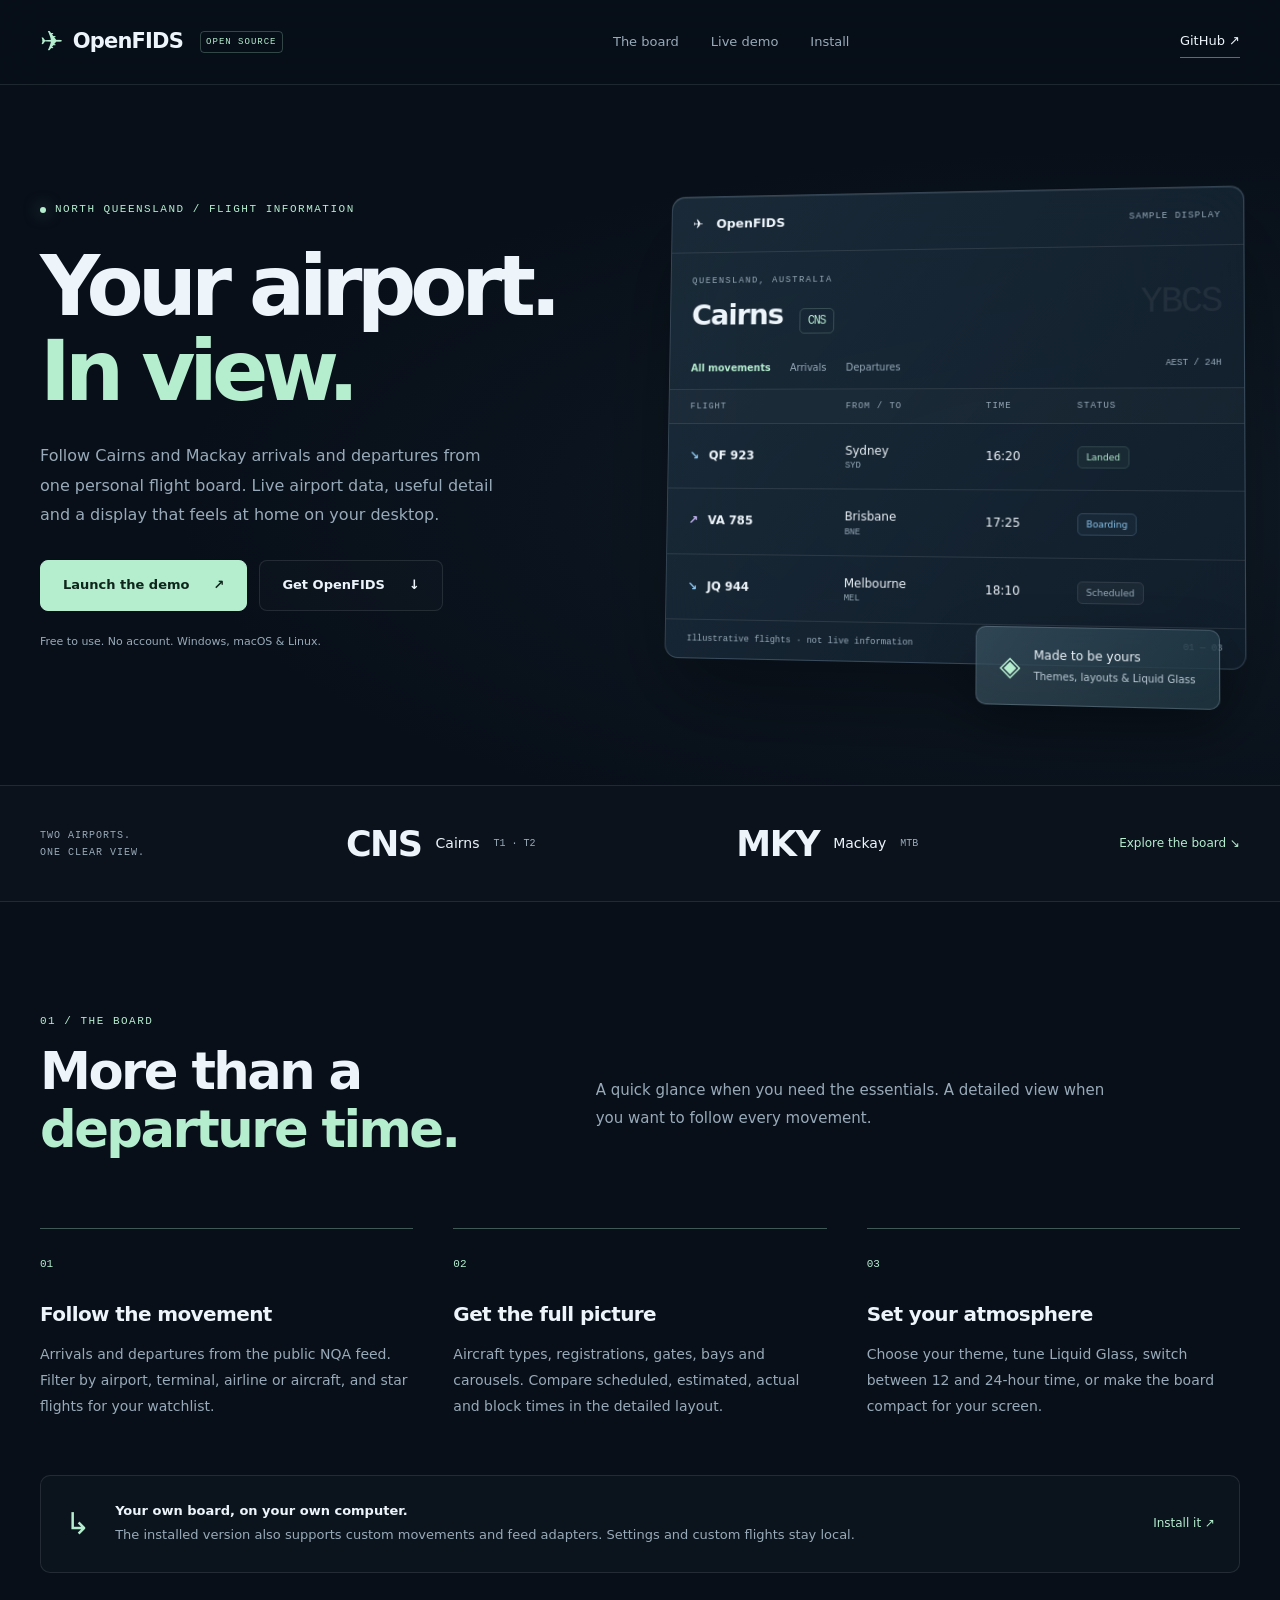
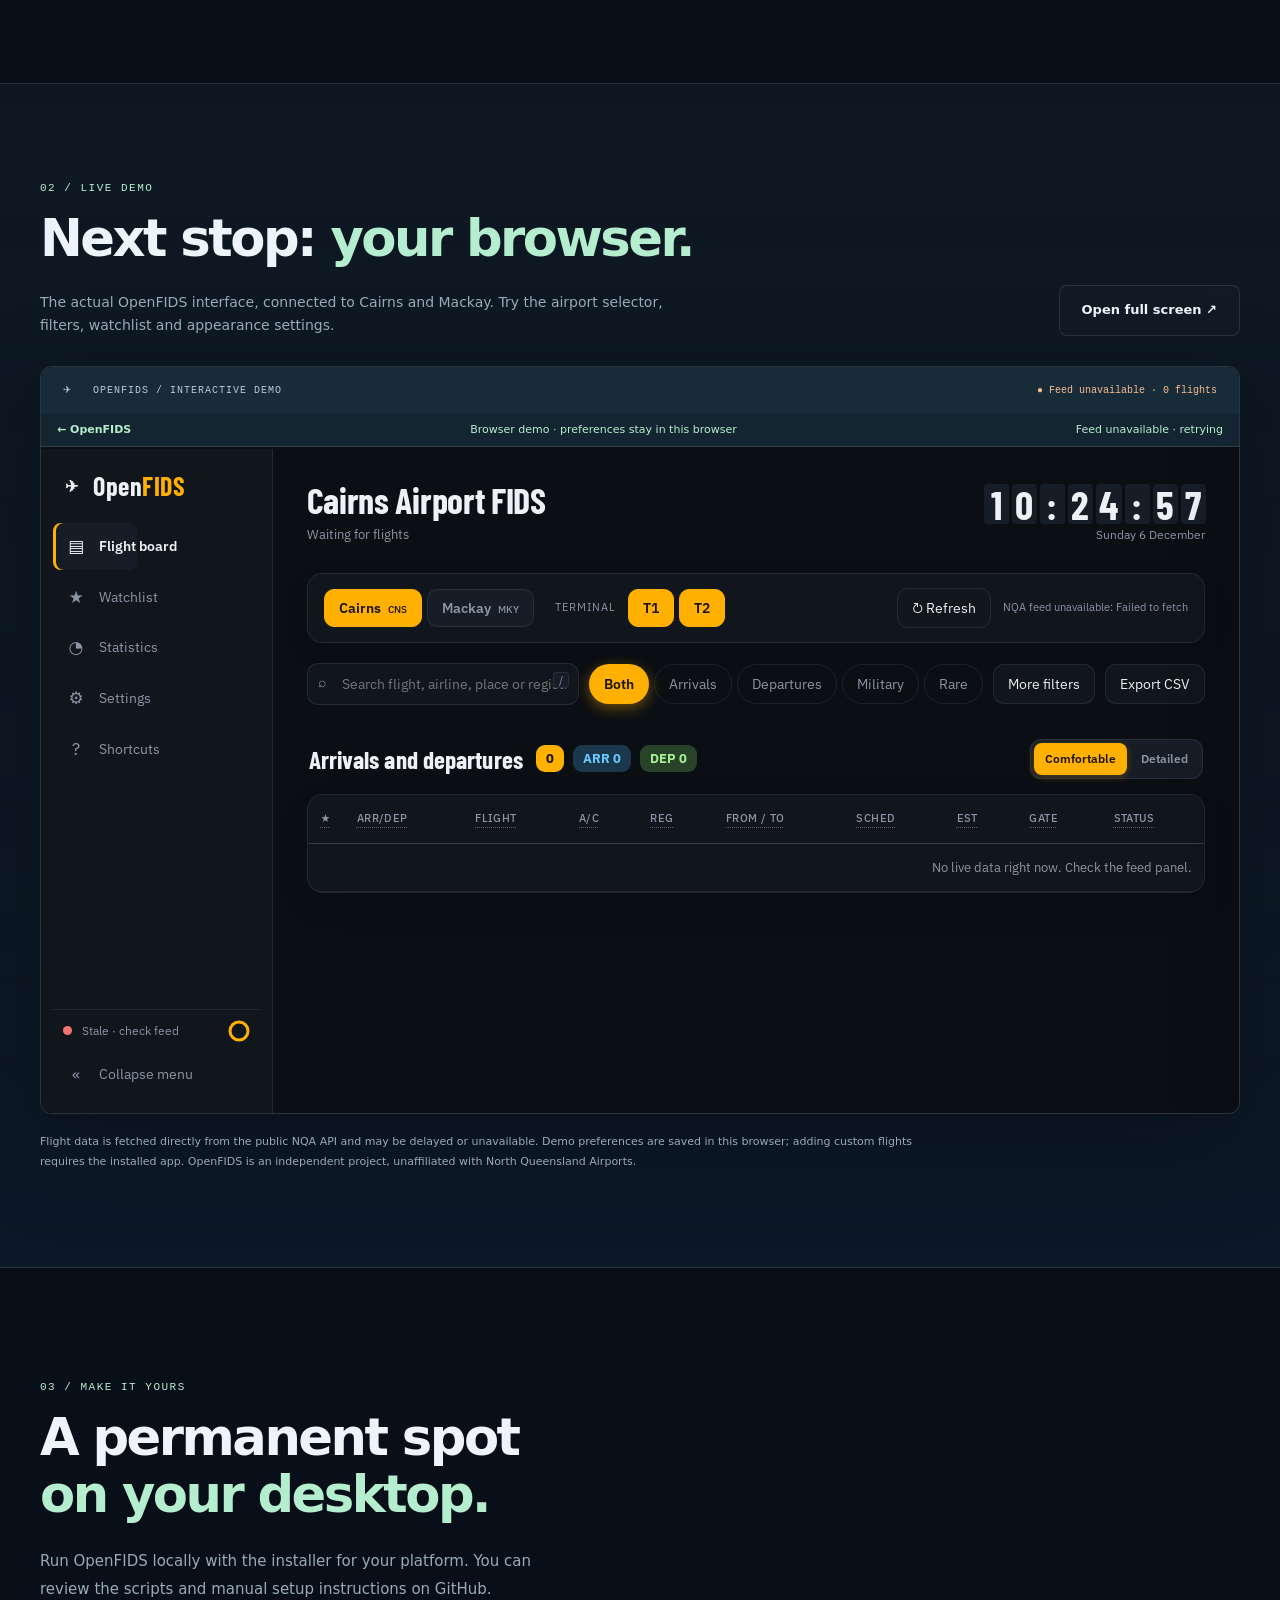
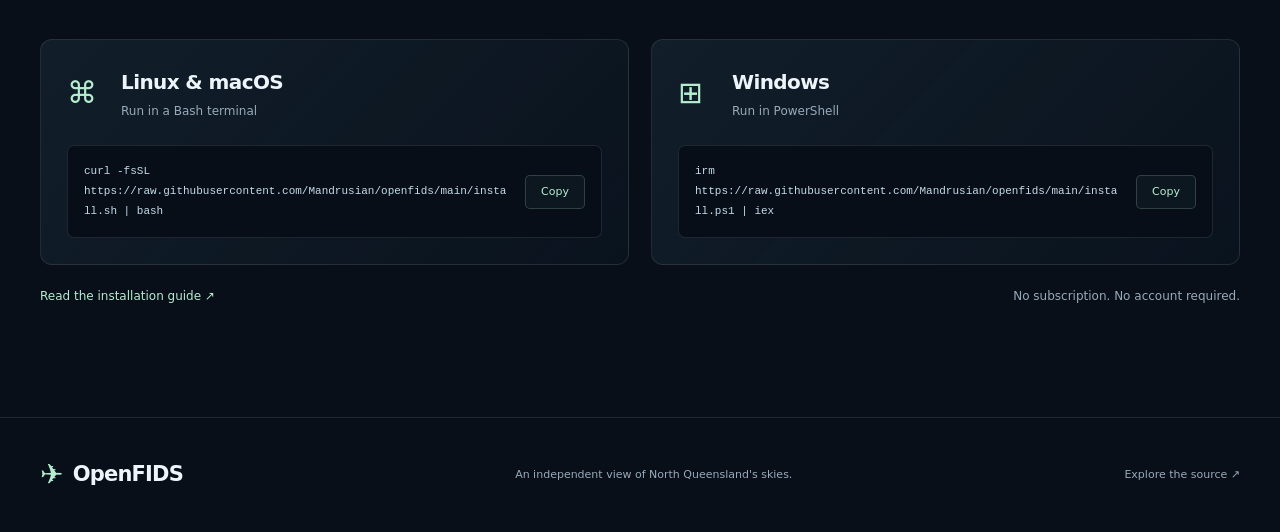
==== index.html @ db06f329 "Support existing branch Pages source at root and demo routes" ====
<!-- Generated by scripts/build_pages.py; edit docs/index.html. -->
<!doctype html>
<html lang="en">
<head><base href="./docs/">
<meta charset="utf-8"><meta name="viewport" content="width=device-width,initial-scale=1">
<meta name="theme-color" content="#080f19"><meta name="description" content="OpenFIDS is a free, open source flight information display for Cairns and Mackay. Explore the browser demo or run your own board on Windows, macOS and Linux.">
<meta property="og:title" content="OpenFIDS — Your airport, in view"><meta property="og:description" content="Cairns and Mackay flight information. A board you can make your own.">
<title>OpenFIDS — Your airport, in view</title>
<link rel="icon" href="./favicon.svg" type="image/svg+xml"><link rel="stylesheet" href="./styles.css"><script src="./site.js" defer></script>
</head>
<body>
<header class="header"><nav class="wrap nav" aria-label="Main navigation">
<a class="logo" href="#top"><span class="logo-mark" aria-hidden="true">✈</span>OpenFIDS<span class="version">OPEN SOURCE</span></a>
<div class="navlinks"><a href="#features">The board</a><a href="#demo">Live demo</a><a href="#install">Install</a></div>
<a class="github" href="https://github.com/Mandrusian/openfids">GitHub ↗</a>
</nav></header>
<main id="top">
<section class="hero wrap">
<div class="hero-copy"><p class="eyebrow"><span class="signal"></span> NORTH QUEENSLAND / FLIGHT INFORMATION</p>
<h1>Your airport.<br><span>In view.</span></h1>
<p class="lede">Follow Cairns and Mackay arrivals and departures from one personal flight board. Live airport data, useful detail and a display that feels at home on your desktop.</p>
<div class="actions"><a class="button primary" href="./demo/">Launch the demo <span>↗</span></a><a class="button ghost" href="#install">Get OpenFIDS <span>↓</span></a></div>
<p class="under">Free to use. No account. Windows, macOS & Linux.</p></div>
<div class="hero-art" aria-label="Illustration of the OpenFIDS board using sample flights">
<div class="board-head"><span>✈ &nbsp; OpenFIDS</span><span class="sample">SAMPLE DISPLAY</span></div>
<div class="airport-heading"><span><small>QUEENSLAND, AUSTRALIA</small><strong>Cairns <em>CNS</em></strong></span><span class="airport-code">YBCS</span></div>
<div class="board-tabs"><b>All movements</b><span>Arrivals</span><span>Departures</span><span class="board-time">AEST / 24H</span></div>
<table class="sample-board"><thead><tr><th scope="col">Flight</th><th scope="col">From / to</th><th scope="col">Time</th><th scope="col">Status</th></tr></thead><tbody>
<tr><td><span class="direction">↘</span> QF 923</td><td>Sydney <small>SYD</small></td><td>16:20</td><td><span class="tag landed">Landed</span></td></tr>
<tr><td><span class="direction dep">↗</span> VA 785</td><td>Brisbane <small>BNE</small></td><td>17:25</td><td><span class="tag boarding">Boarding</span></td></tr>
<tr><td><span class="direction">↘</span> JQ 944</td><td>Melbourne <small>MEL</small></td><td>18:10</td><td><span class="tag">Scheduled</span></td></tr>
</tbody></table><div class="board-foot"><span>Illustrative flights · not live information</span><span>01 — 03</span></div>
<div class="glass-label"><span>◈</span><div>Made to be yours<small>Themes, layouts & Liquid Glass</small></div></div>
</div>
</section>
<div class="airport-strip"><div class="wrap airports"><p>TWO AIRPORTS.<br>ONE CLEAR VIEW.</p><span><b>CNS</b> Cairns <small>T1 · T2</small></span><span><b>MKY</b> Mackay <small>MTB</small></span><a href="#demo">Explore the board ↘</a></div></div>
<section class="wrap features" id="features"><div class="section-heading"><p class="kicker">01 / THE BOARD</p><h2>More than a<br><span>departure time.</span></h2><p class="section-copy">A quick glance when you need the essentials. A detailed view when you want to follow every movement.</p></div>
<div class="feature-grid">
<article><span class="feature-no">01</span><h3>Follow the movement</h3><p>Arrivals and departures from the public NQA feed. Filter by airport, terminal, airline or aircraft, and star flights for your watchlist.</p></article>
<article><span class="feature-no">02</span><h3>Get the full picture</h3><p>Aircraft types, registrations, gates, bays and carousels. Compare scheduled, estimated, actual and block times in the detailed layout.</p></article>
<article><span class="feature-no">03</span><h3>Set your atmosphere</h3><p>Choose your theme, tune Liquid Glass, switch between 12 and 24-hour time, or make the board compact for your screen.</p></article>
</div><div class="local-note"><span aria-hidden="true">↳</span><p><strong>Your own board, on your own computer.</strong> The installed version also supports custom movements and feed adapters. Settings and custom flights stay local.</p><a href="#install">Install it ↗</a></div></section>
<section class="demo-band" id="demo"><div class="wrap"><div class="demo-heading"><div><p class="kicker">02 / LIVE DEMO</p><h2>Next stop: <span>your browser.</span></h2><p>The actual OpenFIDS interface, connected to Cairns and Mackay. Try the airport selector, filters, watchlist and appearance settings.</p></div><a class="button ghost" href="./demo/" target="_blank" rel="noopener noreferrer">Open full screen ↗</a></div>
<div class="demo-shell"><div class="windowbar"><span class="window-title">✈ &nbsp; OPENFIDS / INTERACTIVE DEMO</span><span class="status" id="demoStatus" role="status">Connecting to NQA…</span></div><iframe src="./demo/" title="Interactive live OpenFIDS demonstration" id="demoFrame" loading="lazy"></iframe></div>
<p class="disclaimer">Flight data is fetched directly from the public NQA API and may be delayed or unavailable. Demo preferences are saved in this browser; adding custom flights requires the installed app. OpenFIDS is an independent project, unaffiliated with North Queensland Airports.</p></div></section>
<section id="install" class="wrap install"><p class="kicker">03 / MAKE IT YOURS</p><h2>A permanent spot<br><span>on your desktop.</span></h2><p class="section-copy">Run OpenFIDS locally with the installer for your platform. You can review the scripts and manual setup instructions on GitHub.</p>
<div class="installs"><article><div class="install-top"><span class="platform">⌘</span><div><h3>Linux & macOS</h3><p>Run in a Bash terminal</p></div></div><div class="code-row"><code id="unixCmd">curl -fsSL https://raw.githubusercontent.com/Mandrusian/openfids/main/install.sh | bash</code><button data-copy="unixCmd" type="button" aria-label="Copy Linux and macOS install command">Copy</button></div></article>
<article><div class="install-top"><span class="platform">⊞</span><div><h3>Windows</h3><p>Run in PowerShell</p></div></div><div class="code-row"><code id="winCmd">irm https://raw.githubusercontent.com/Mandrusian/openfids/main/install.ps1 | iex</code><button data-copy="winCmd" type="button" aria-label="Copy Windows install command">Copy</button></div></article></div>
<p class="install-note"><a href="https://github.com/Mandrusian/openfids#advanced">Read the installation guide ↗</a><span>No subscription. No account required.</span></p></section>
</main><footer><div class="wrap footer"><a class="logo" href="#top"><span class="logo-mark" aria-hidden="true">✈</span>OpenFIDS</a><span>An independent view of North Queensland's skies.</span><a href="https://github.com/Mandrusian/openfids">Explore the source ↗</a></div></footer>
</body></html>
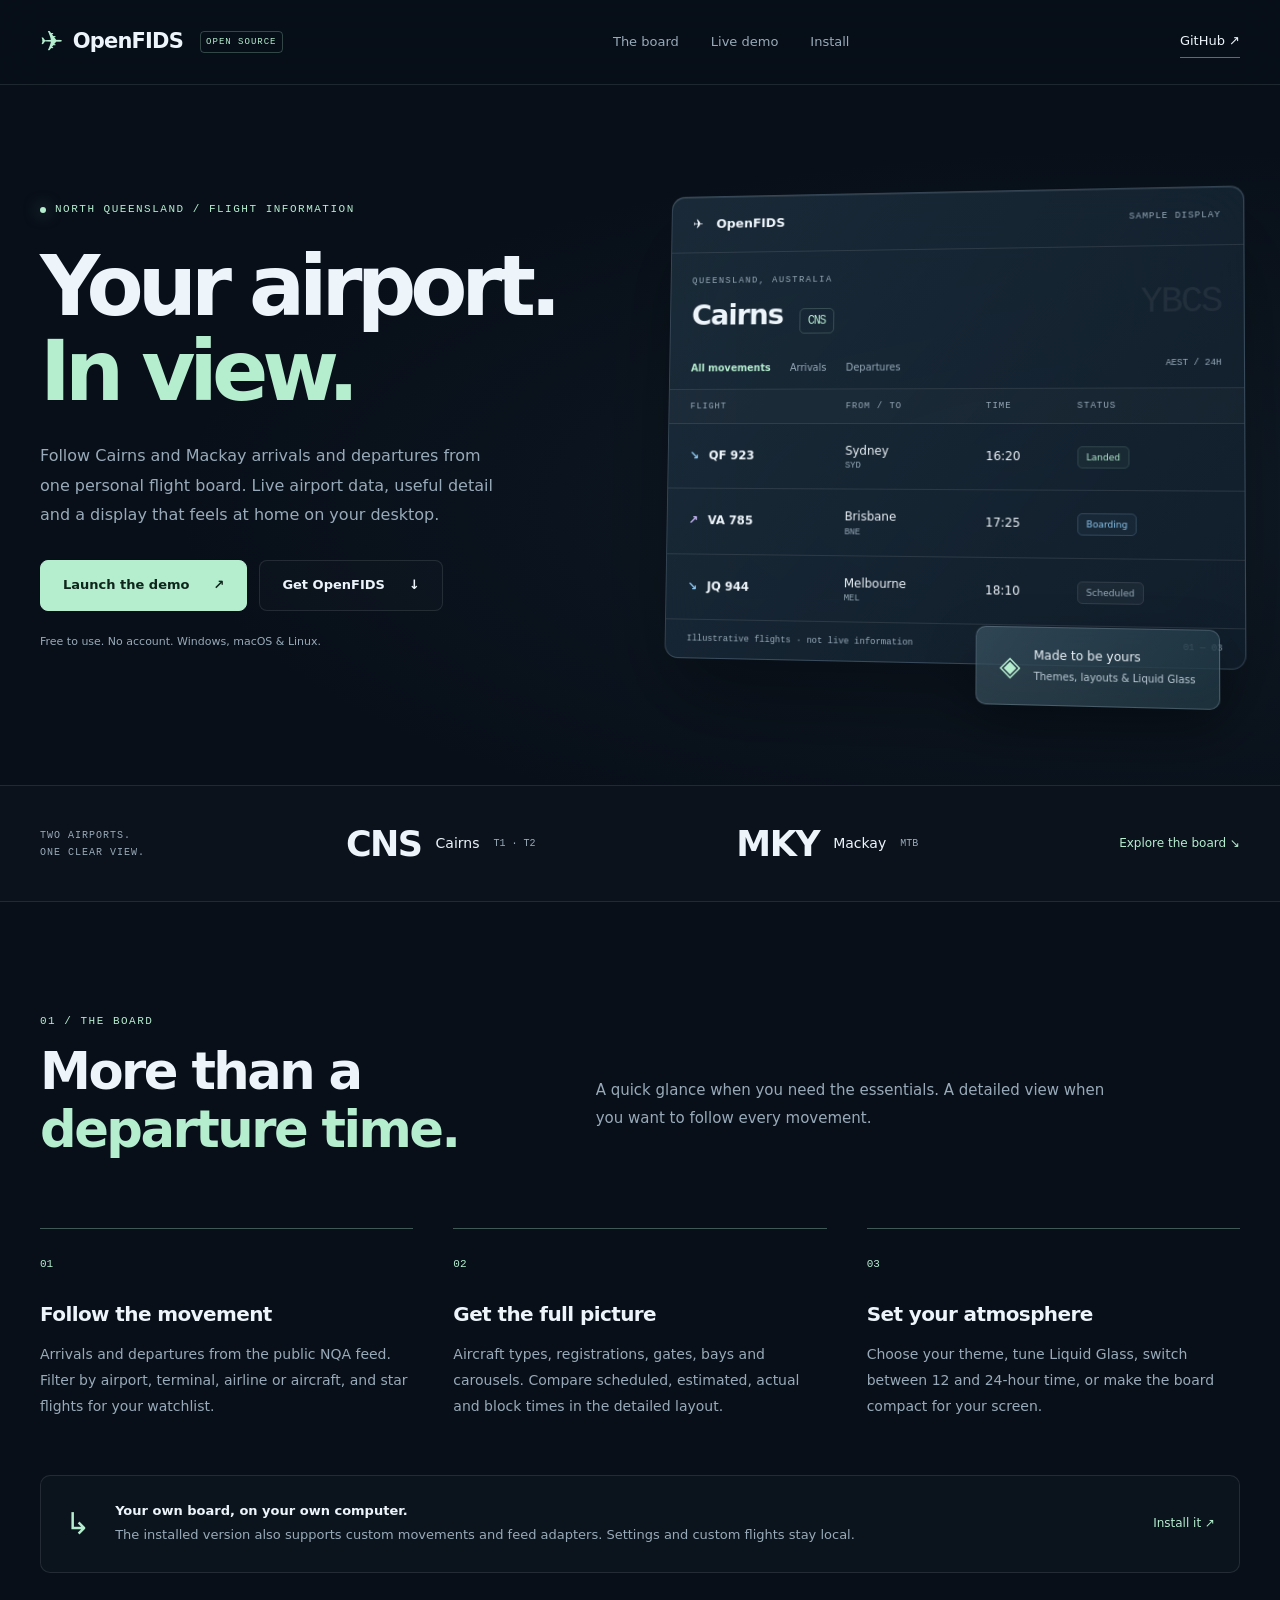
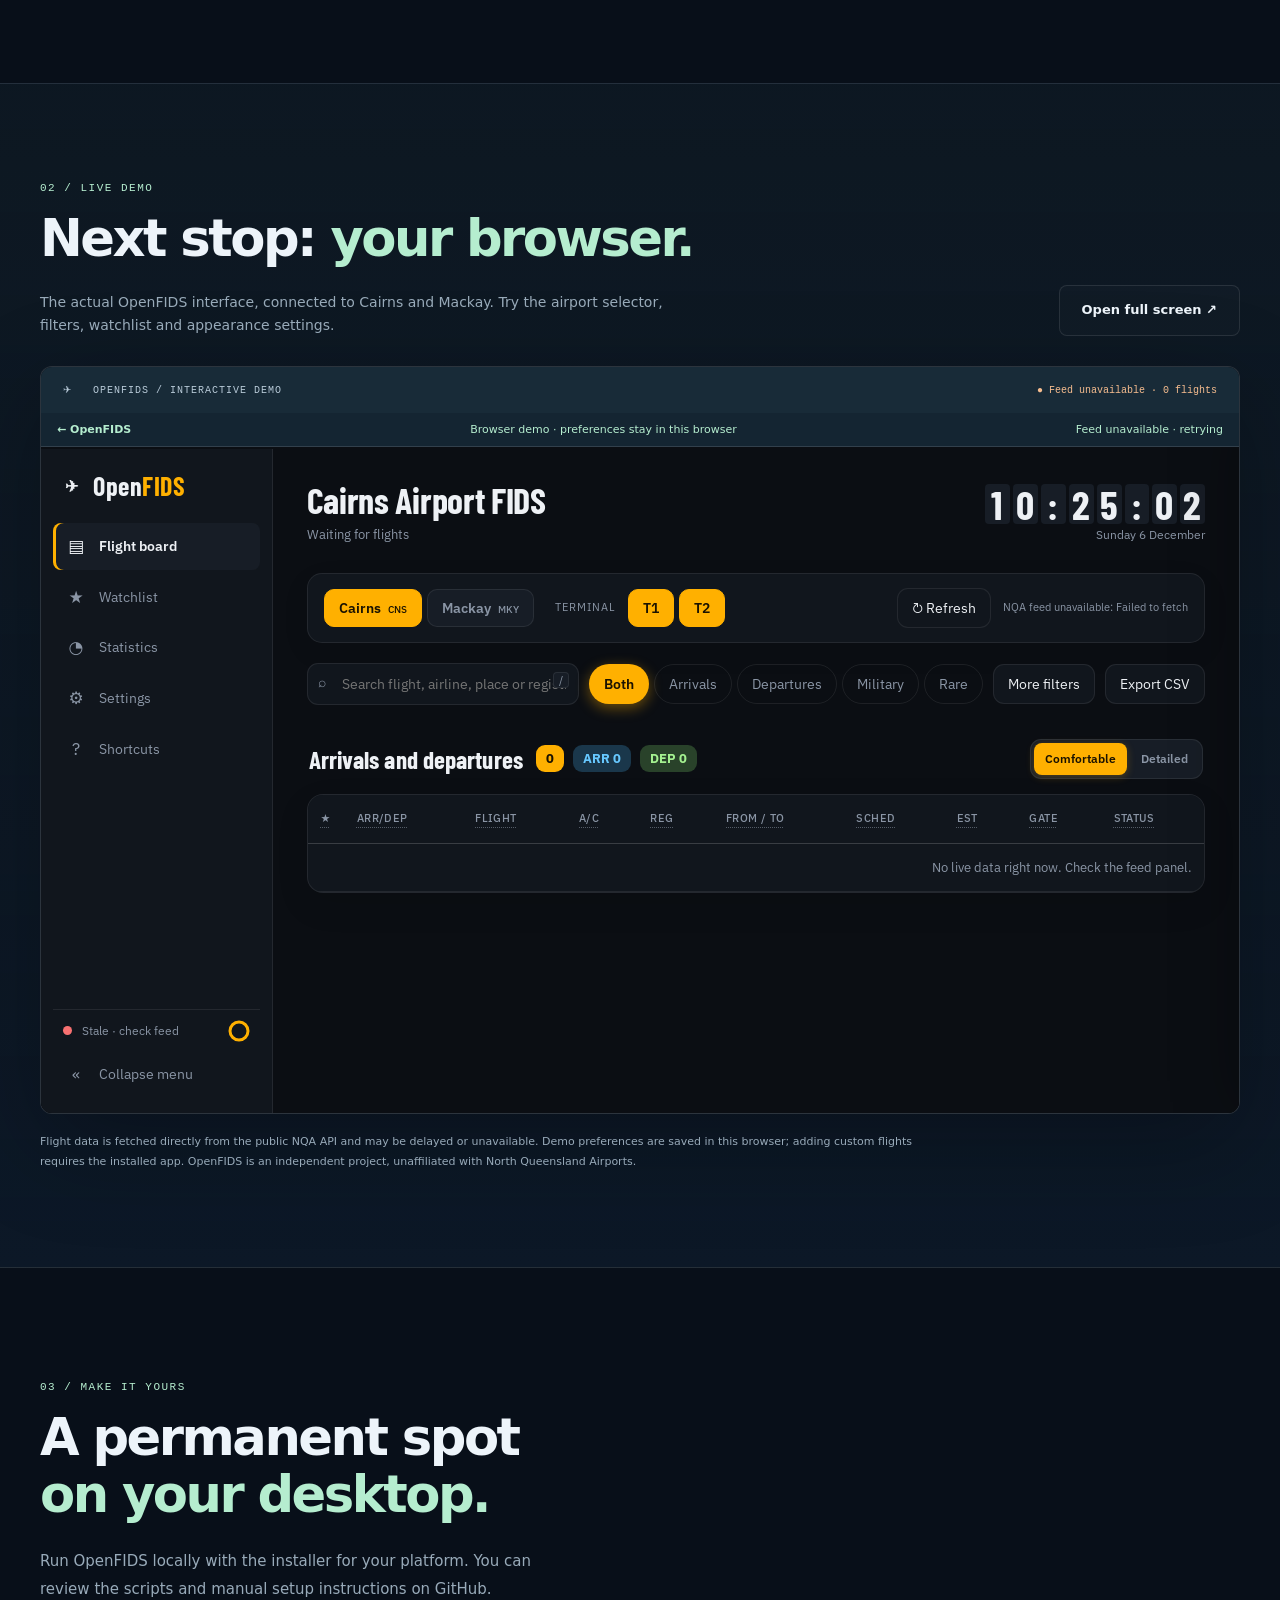
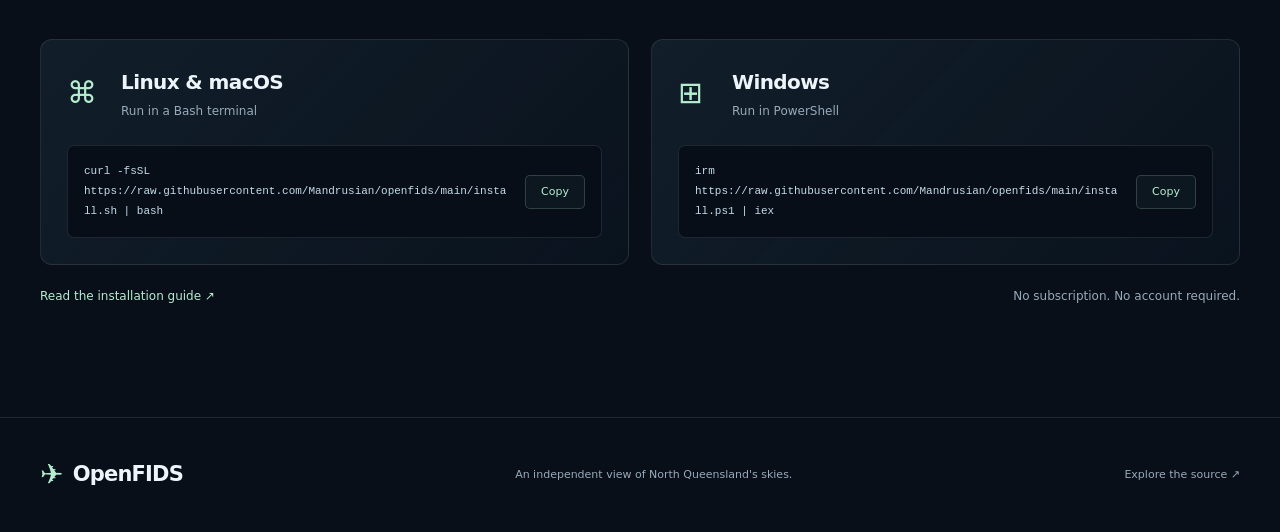
==== commit 4f89fe50: "Keep root website navigation and demo URLs on canonical routes" ====
--- a/index.html
+++ b/index.html
@@ -1,12 +1,12 @@
 <!-- Generated by scripts/build_pages.py; edit docs/index.html. -->
 <!doctype html>
 <html lang="en">
-<head><base href="./docs/">
+<head>
 <meta charset="utf-8"><meta name="viewport" content="width=device-width,initial-scale=1">
 <meta name="theme-color" content="#080f19"><meta name="description" content="OpenFIDS is a free, open source flight information display for Cairns and Mackay. Explore the browser demo or run your own board on Windows, macOS and Linux.">
 <meta property="og:title" content="OpenFIDS — Your airport, in view"><meta property="og:description" content="Cairns and Mackay flight information. A board you can make your own.">
 <title>OpenFIDS — Your airport, in view</title>
-<link rel="icon" href="./favicon.svg" type="image/svg+xml"><link rel="stylesheet" href="./styles.css"><script src="./site.js" defer></script>
+<link rel="icon" href="./docs/favicon.svg" type="image/svg+xml"><link rel="stylesheet" href="./docs/styles.css"><script src="./docs/site.js" defer></script>
 </head>
 <body>
 <header class="header"><nav class="wrap nav" aria-label="Main navigation">
--- a/docs/styles.css
+++ b/docs/styles.css
@@ -0,0 +1,3 @@
+:root{color-scheme:dark;--bg:#080f19;--text:#edf4fa;--mute:#98aab9;--line:#ffffff19;--accent:#b5edcf;--blue:#8cc7f1;font-family:Inter,ui-sans-serif,system-ui,-apple-system,BlinkMacSystemFont,"Segoe UI",sans-serif}*{box-sizing:border-box}html{scroll-behavior:smooth;scroll-padding-top:100px}body{margin:0;background:var(--bg);color:var(--text);line-height:1.6}a{color:inherit;text-decoration:none}button{font:inherit;cursor:pointer}a:focus-visible,button:focus-visible{outline:2px solid var(--accent);outline-offset:6px}.wrap{width:min(1280px,100%);padding-inline:40px;margin-inline:auto}.header{position:sticky;top:0;z-index:20;background:#080f19de;backdrop-filter:blur(24px);border-bottom:1px solid var(--line)}.nav{height:84px;display:flex;align-items:center;justify-content:space-between;gap:24px}.logo{display:inline-flex;gap:10px;align-items:center;font-size:21px;font-weight:750;letter-spacing:-.8px}.logo-mark{font-size:28px;color:var(--accent)}.version{font:9px/1.2 ui-monospace,monospace;letter-spacing:1px;border:1px solid #b5edcf40;border-radius:4px;padding:5px;color:var(--accent);margin-left:7px}.navlinks{display:flex;gap:32px;color:var(--mute);font-size:13px}.nav a:hover{color:var(--accent)}.github{font-size:13px;border-bottom:1px solid #ffffff60;padding-block:5px}.hero{display:grid;grid-template-columns:1fr 1.06fr;gap:70px;align-items:center;min-height:700px;padding-block:100px 120px;background:radial-gradient(ellipse at 88% 60%,#31556629,transparent 60%)}.eyebrow,.kicker{font:11px/1.8 ui-monospace,monospace;letter-spacing:1.5px;color:var(--accent)}.eyebrow{display:flex;align-items:center;gap:9px}.signal{height:6px;width:6px;border-radius:50%;background:var(--accent);box-shadow:0 0 16px #b5edcf88}h1,h2,h3,p{margin-top:0}h1{font-size:clamp(64px,6.5vw,92px);line-height:1.02;letter-spacing:-6px;margin-block:26px}h1 span,h2 span{color:var(--accent)}.lede{font-size:16px;line-height:1.85;color:var(--mute);max-width:460px}.actions{display:flex;gap:12px;margin-top:30px;flex-wrap:wrap}.button{padding:14px 22px;border:1px solid var(--line);border-radius:8px;font-size:13px;font-weight:650;display:inline-flex;align-items:center;justify-content:center;gap:24px;transition:transform .2s,background .2s}.button:hover{transform:translateY(-3px)}.primary{background:var(--accent);color:#10251b;border-color:var(--accent)}.ghost{background:#ffffff04}.ghost:hover{background:#ffffff10}.under{font-size:11px;color:var(--mute);margin:22px 0 0}.hero-art{position:relative;background:linear-gradient(130deg,#203443b3,#101d2bd9);border:1px solid #bedcf433;border-radius:14px;box-shadow:0 40px 90px #0005,inset 0 1px 0 #ffffff18;transform:perspective(1400px) rotateY(-7deg) rotateX(3deg);backdrop-filter:blur(30px)}.board-head{display:flex;justify-content:space-between;align-items:center;padding:18px 22px;border-bottom:1px solid var(--line);font-size:13px;font-weight:700}.sample{font:9px ui-monospace,monospace;letter-spacing:1px;color:var(--mute)}.airport-heading{display:flex;justify-content:space-between;align-items:center;padding:24px 22px}.airport-heading small{display:block;font:9px ui-monospace,monospace;letter-spacing:1.6px;color:var(--mute);margin-bottom:7px}.airport-heading strong{font-size:29px;letter-spacing:-1.2px}.airport-heading em{font:12px ui-monospace,monospace;color:var(--accent);border:1px solid #b5edcf33;border-radius:5px;padding:5px 8px;margin-left:8px}.airport-code{font:36px ui-monospace,monospace;color:#ffffff10;letter-spacing:-2px}.board-tabs{display:flex;gap:20px;font-size:10px;padding:0 22px 13px;color:var(--mute)}.board-tabs b{color:var(--accent)}.board-time{margin-left:auto;font:9px ui-monospace,monospace}.sample-board{width:100%;border-collapse:collapse;font-size:12px;white-space:nowrap}.sample-board th{text-align:left;font:9px ui-monospace,monospace;letter-spacing:1px;text-transform:uppercase;color:var(--mute);padding:12px 8px;border-top:1px solid var(--line);background:#ffffff04}.sample-board td{padding:18px 8px;border-top:1px solid var(--line)}.sample-board th:first-child,.sample-board td:first-child{padding-left:22px}.sample-board th:last-child,.sample-board td:last-child{padding-right:22px}.sample-board td:first-child{font-weight:700}.sample-board td small{display:block;font:9px ui-monospace,monospace;color:var(--mute)}.direction{color:var(--blue);margin-right:6px}.direction.dep{color:#c5b5f4}.tag{font-size:9px;background:#ffffff0a;border:1px solid #ffffff18;border-radius:5px;padding:5px 8px;color:var(--mute)}.landed{color:var(--accent);background:#b5edcf0a;border-color:#b5edcf22}.boarding{color:var(--blue);border-color:#8cc7f133;background:#8cc7f10a}.board-foot{padding:14px 22px;display:flex;justify-content:space-between;border-top:1px solid var(--line);font:9px ui-monospace,monospace;color:var(--mute)}.glass-label{position:absolute;bottom:-40px;right:24px;display:flex;gap:13px;align-items:center;padding:16px 23px;border:1px solid #d9f1ff33;border-radius:10px;background:linear-gradient(120deg,#425d6c99,#213b47bb);backdrop-filter:blur(25px);box-shadow:0 20px 50px #0004;font-size:12px}.glass-label>span{font-size:27px;color:var(--accent)}.glass-label small{display:block;color:#bbcad6;font-size:10px;margin-top:3px}.airport-strip{background:#ffffff03;border-block:1px solid var(--line)}.airports{min-height:115px;display:flex;align-items:center;justify-content:space-between;gap:25px}.airports p{font:10px/1.7 ui-monospace,monospace;color:var(--mute);letter-spacing:1px;margin:0}.airports>span{display:flex;align-items:center;gap:14px;font-size:14px}.airports b{font-size:35px;letter-spacing:-1.5px}.airports small{font:10px ui-monospace,monospace;color:var(--mute)}.airports>a{font-size:12px;color:var(--accent)}.features{padding-block:110px}.section-heading{display:grid;grid-template-columns:1fr 1.3fr;column-gap:60px;align-items:center}.section-heading .kicker{grid-column:1/-1}h2{font-size:clamp(36px,4vw,56px);line-height:1.13;letter-spacing:-2.5px;margin-bottom:24px}.section-copy{font-size:15px;color:var(--mute);line-height:1.85;max-width:540px}.feature-grid{display:grid;grid-template-columns:repeat(3,1fr);gap:40px;margin-top:45px}.feature-grid article{border-top:1px solid #b5edcf55;padding-top:20px}.feature-no{font:11px ui-monospace,monospace;color:var(--accent)}h3{font-size:20px;letter-spacing:-.6px;margin-block:24px 12px}.feature-grid p{font-size:14px;line-height:1.85;color:var(--mute);margin:0}.local-note{margin-top:55px;display:flex;align-items:center;gap:25px;padding:24px;background:#b5edcf06;border:1px solid var(--line);border-radius:10px}.local-note>span{color:var(--accent);font-size:30px}.local-note p{font-size:13px;color:var(--mute);margin:0;flex:1}.local-note strong{display:block;color:var(--text);margin-bottom:3px}.local-note a{color:var(--accent);font-size:12px;white-space:nowrap}.demo-band{padding-block:95px;background:linear-gradient(#14232d70,#0c1827);border-block:1px solid var(--line)}.demo-heading{display:flex;align-items:end;justify-content:space-between;gap:45px;margin-bottom:30px}.demo-heading p:not(.kicker){color:var(--mute);font-size:14px;max-width:650px;margin-bottom:0}.demo-heading .button{flex:none}.demo-shell{border:1px solid #adcde533;border-radius:12px;overflow:hidden;box-shadow:0 30px 100px #0004;background:#0b0e13}.windowbar{display:flex;align-items:center;justify-content:space-between;gap:14px;padding:17px 22px;background:#182b38}.window-title{font:10px ui-monospace,monospace;letter-spacing:1px;color:#b9cbd9}.status{font:10px ui-monospace,monospace;color:var(--accent)}.status[data-offline="true"]{color:#f6bd8f}#demoFrame{display:block;width:100%;height:700px;border:0;background:#0b0e13}.disclaimer{font-size:11px;line-height:1.8;color:var(--mute);max-width:900px;margin:18px 0 0}.install{padding-block:110px}.installs{display:grid;grid-template-columns:1fr 1fr;gap:22px;margin-top:35px}.installs article{border:1px solid var(--line);background:linear-gradient(135deg,#1b2d3b80,#11202b40);padding:26px;border-radius:12px}.install-top{display:flex;align-items:center;gap:18px;margin-bottom:24px}.platform{font-size:30px;color:var(--accent);width:36px}.install-top h3{margin:0 0 4px}.install-top p{font-size:12px;margin:0;color:var(--mute)}.code-row{display:flex;align-items:center;gap:12px;padding:16px;background:#070e18;border:1px solid var(--line);border-radius:7px}.code-row code{font:11px/1.8 ui-monospace,monospace;overflow-wrap:anywhere;flex:1;color:#c5dbe9}.code-row button{font-size:11px;border:1px solid #b5edcf33;border-radius:5px;padding:7px 10px;background:#b5edcf0a;color:var(--accent);min-width:60px}.install-note{display:flex;justify-content:space-between;gap:20px;font-size:12px;margin:22px 0 0;color:var(--mute)}.install-note a{color:var(--accent)}footer{border-top:1px solid var(--line)}.footer{min-height:115px;display:flex;align-items:center;justify-content:space-between;gap:25px}.footer>span,.footer>a:last-child{font-size:11px;color:var(--mute)}
+@media(min-width:1500px){.hero{min-height:780px}}@media(max-width:1050px){.hero{gap:30px}.version{display:none}.board-tabs{gap:12px}.airport-code{display:none}.airports small{display:none}.sample-board td{font-size:11px}.section-heading{gap:30px}}@media(max-width:800px){.wrap{padding-inline:24px}.nav{height:70px}.navlinks{gap:18px}.hero{grid-template-columns:1fr;padding-block:60px 95px;gap:55px}.hero-copy{max-width:600px}h1{font-size:80px}.hero-art{transform:none;max-width:620px;width:100%}.airport-code{display:block}.airports{flex-wrap:wrap;padding-block:25px;gap:20px}.airports>p{width:100%}.airports>a{display:none}.section-heading{display:block}.feature-grid{gap:24px}.demo-heading{display:block}.demo-heading .button{margin-top:24px}.installs{grid-template-columns:1fr}.footer{flex-wrap:wrap;padding-block:25px}.footer>span{order:3;flex-basis:100%}.features,.install{padding-block:70px}}@media(max-width:520px){.wrap{padding-inline:18px}.navlinks a:first-child{display:none}.navlinks{gap:15px;font-size:11px}.logo{font-size:18px;gap:7px}.github{font-size:11px}.nav{gap:13px}h1{font-size:65px;letter-spacing:-4px}.eyebrow{font-size:9px;letter-spacing:.7px}.lede{font-size:15px}.button{padding:13px 17px;gap:14px}.sample-board td{padding-block:16px}.sample-board th:first-child,.sample-board td:first-child{padding-left:14px}.sample-board th:last-child,.sample-board td:last-child{padding-right:14px}.tag{padding:4px;font-size:8px}.airport-heading{padding:20px 16px}.board-tabs{padding-inline:16px;font-size:9px;gap:12px}.board-time{display:none}.board-head{padding:16px}.board-foot{font-size:8px;padding-inline:14px}.glass-label{right:12px;padding:12px 16px}.airports>span{font-size:12px;gap:8px}.airports b{font-size:29px}.feature-grid{grid-template-columns:1fr;gap:35px}.feature-grid h3{margin-top:15px}.local-note{align-items:start;flex-wrap:wrap;padding:20px;gap:12px}.local-note p{min-width:200px}.local-note a{margin-left:35px}.demo-band{padding-block:65px}.windowbar{padding:14px;flex-wrap:wrap;gap:8px}.window-title{font-size:9px}#demoFrame{height:620px}.install-note{display:block}.install-note span{display:block;margin-top:10px}.installs article{padding:20px}h2{letter-spacing:-1.7px}}
+@media(prefers-reduced-motion:reduce){html{scroll-behavior:auto}*,*::before,*::after{animation:none!important;transition:none!important}}
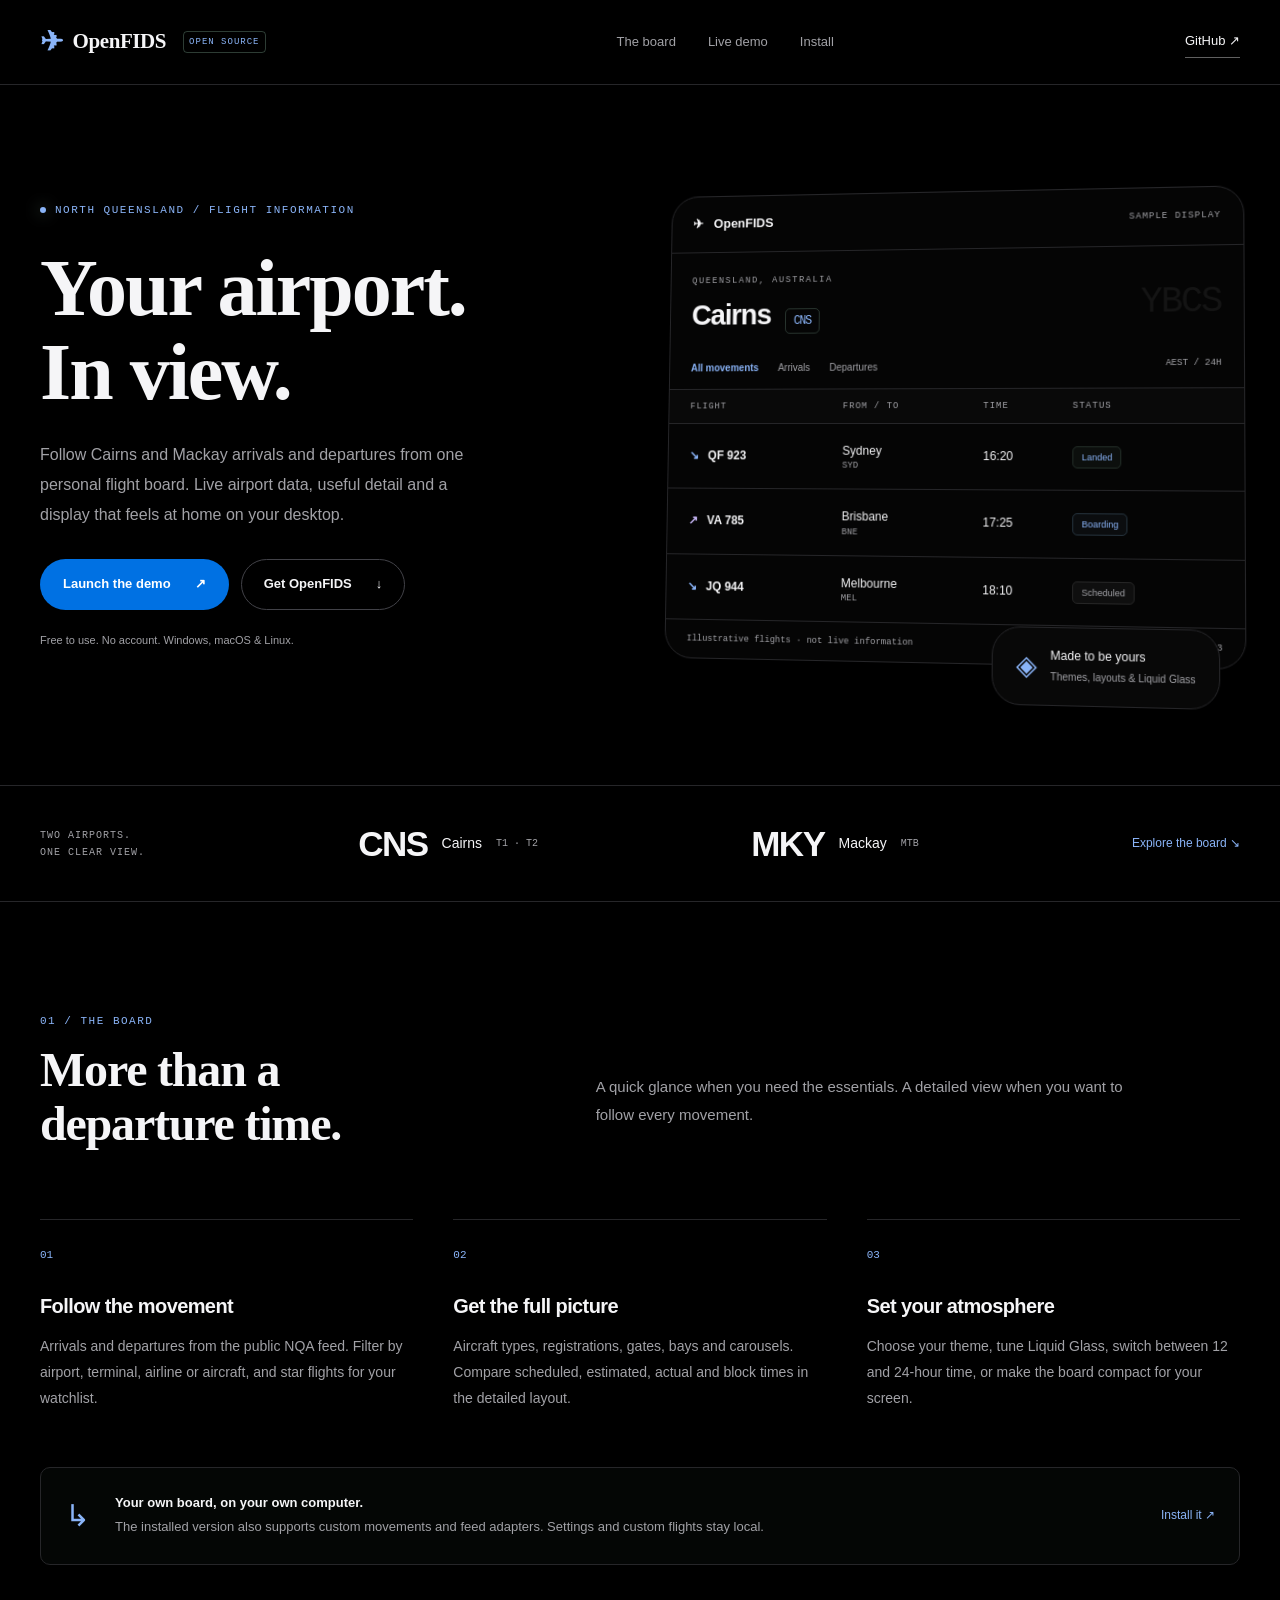
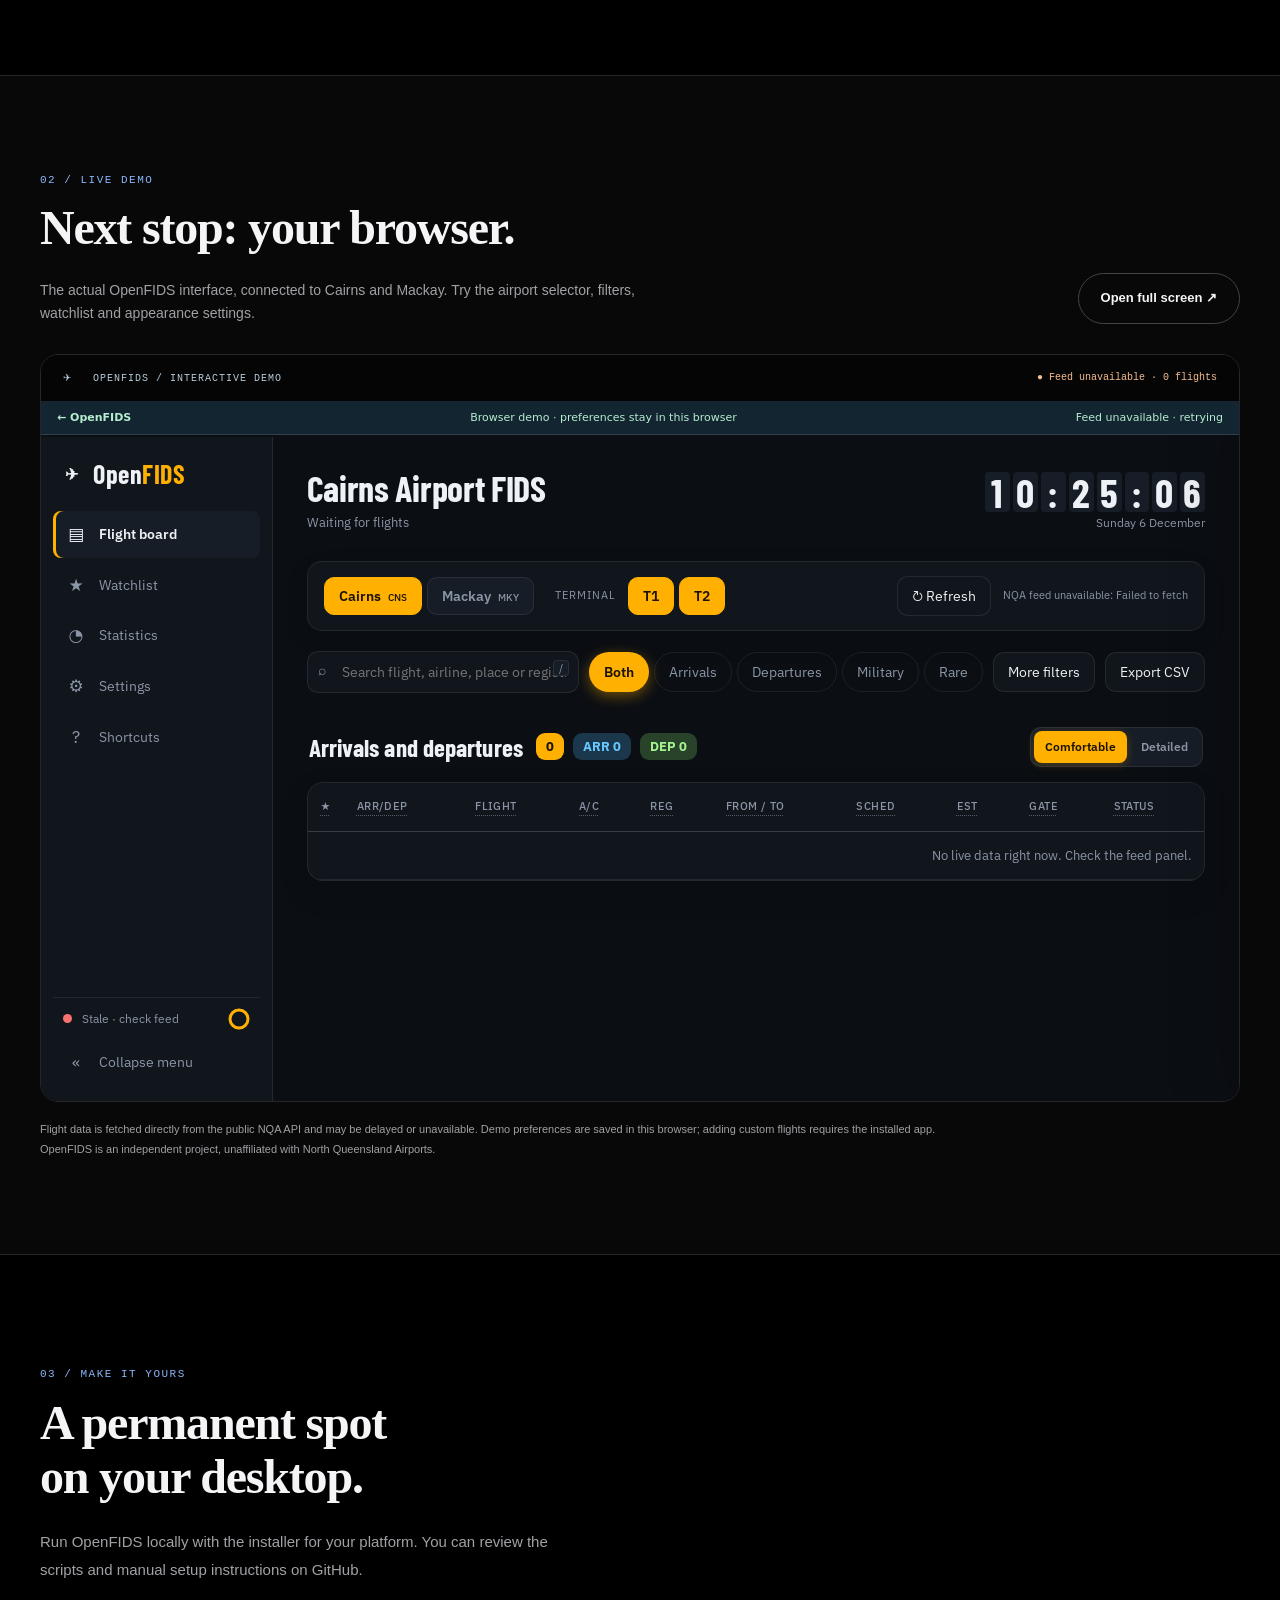
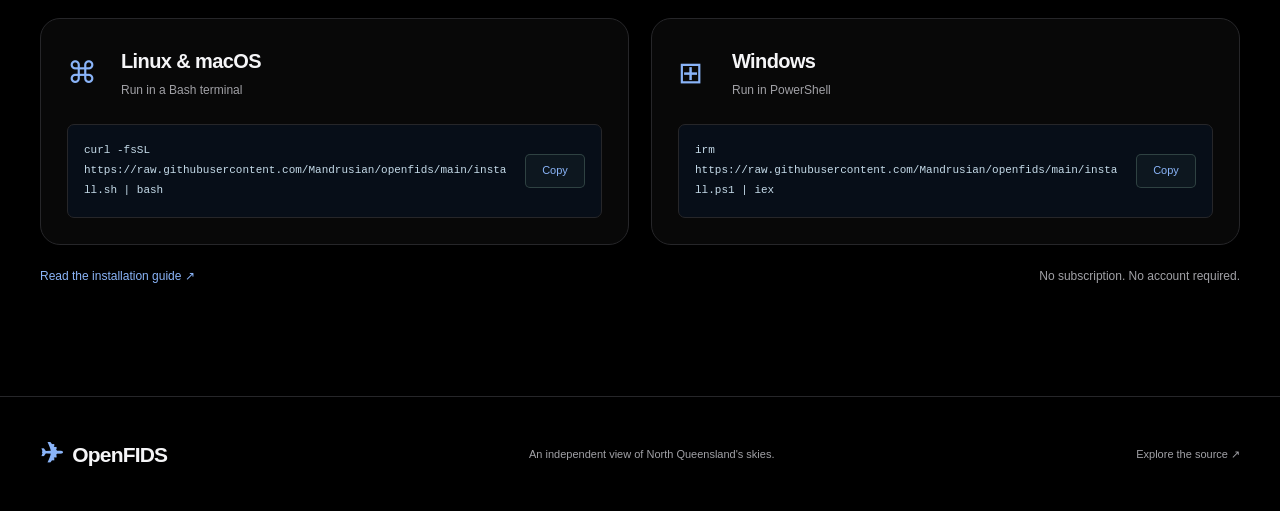
==== commit 83269df9: "Refresh generated OpenFIDS landing page" ====
--- a/index.html
+++ b/index.html
@@ -3,7 +3,7 @@
 <html lang="en">
 <head>
 <meta charset="utf-8"><meta name="viewport" content="width=device-width,initial-scale=1">
-<meta name="theme-color" content="#080f19"><meta name="description" content="OpenFIDS is a free, open source flight information display for Cairns and Mackay. Explore the browser demo or run your own board on Windows, macOS and Linux.">
+<meta name="theme-color" content="#000000"><meta name="description" content="OpenFIDS is a free, open source flight information display for Cairns and Mackay. Explore the browser demo or run your own board on Windows, macOS and Linux.">
 <meta property="og:title" content="OpenFIDS — Your airport, in view"><meta property="og:description" content="Cairns and Mackay flight information. A board you can make your own.">
 <title>OpenFIDS — Your airport, in view</title>
 <link rel="icon" href="./docs/favicon.svg" type="image/svg+xml"><link rel="stylesheet" href="./docs/styles.css"><script src="./docs/site.js" defer></script>
--- a/docs/styles.css
+++ b/docs/styles.css
@@ -1,3 +1,45 @@
 :root{color-scheme:dark;--bg:#080f19;--text:#edf4fa;--mute:#98aab9;--line:#ffffff19;--accent:#b5edcf;--blue:#8cc7f1;font-family:Inter,ui-sans-serif,system-ui,-apple-system,BlinkMacSystemFont,"Segoe UI",sans-serif}*{box-sizing:border-box}html{scroll-behavior:smooth;scroll-padding-top:100px}body{margin:0;background:var(--bg);color:var(--text);line-height:1.6}a{color:inherit;text-decoration:none}button{font:inherit;cursor:pointer}a:focus-visible,button:focus-visible{outline:2px solid var(--accent);outline-offset:6px}.wrap{width:min(1280px,100%);padding-inline:40px;margin-inline:auto}.header{position:sticky;top:0;z-index:20;background:#080f19de;backdrop-filter:blur(24px);border-bottom:1px solid var(--line)}.nav{height:84px;display:flex;align-items:center;justify-content:space-between;gap:24px}.logo{display:inline-flex;gap:10px;align-items:center;font-size:21px;font-weight:750;letter-spacing:-.8px}.logo-mark{font-size:28px;color:var(--accent)}.version{font:9px/1.2 ui-monospace,monospace;letter-spacing:1px;border:1px solid #b5edcf40;border-radius:4px;padding:5px;color:var(--accent);margin-left:7px}.navlinks{display:flex;gap:32px;color:var(--mute);font-size:13px}.nav a:hover{color:var(--accent)}.github{font-size:13px;border-bottom:1px solid #ffffff60;padding-block:5px}.hero{display:grid;grid-template-columns:1fr 1.06fr;gap:70px;align-items:center;min-height:700px;padding-block:100px 120px;background:radial-gradient(ellipse at 88% 60%,#31556629,transparent 60%)}.eyebrow,.kicker{font:11px/1.8 ui-monospace,monospace;letter-spacing:1.5px;color:var(--accent)}.eyebrow{display:flex;align-items:center;gap:9px}.signal{height:6px;width:6px;border-radius:50%;background:var(--accent);box-shadow:0 0 16px #b5edcf88}h1,h2,h3,p{margin-top:0}h1{font-size:clamp(64px,6.5vw,92px);line-height:1.02;letter-spacing:-6px;margin-block:26px}h1 span,h2 span{color:var(--accent)}.lede{font-size:16px;line-height:1.85;color:var(--mute);max-width:460px}.actions{display:flex;gap:12px;margin-top:30px;flex-wrap:wrap}.button{padding:14px 22px;border:1px solid var(--line);border-radius:8px;font-size:13px;font-weight:650;display:inline-flex;align-items:center;justify-content:center;gap:24px;transition:transform .2s,background .2s}.button:hover{transform:translateY(-3px)}.primary{background:var(--accent);color:#10251b;border-color:var(--accent)}.ghost{background:#ffffff04}.ghost:hover{background:#ffffff10}.under{font-size:11px;color:var(--mute);margin:22px 0 0}.hero-art{position:relative;background:linear-gradient(130deg,#203443b3,#101d2bd9);border:1px solid #bedcf433;border-radius:14px;box-shadow:0 40px 90px #0005,inset 0 1px 0 #ffffff18;transform:perspective(1400px) rotateY(-7deg) rotateX(3deg);backdrop-filter:blur(30px)}.board-head{display:flex;justify-content:space-between;align-items:center;padding:18px 22px;border-bottom:1px solid var(--line);font-size:13px;font-weight:700}.sample{font:9px ui-monospace,monospace;letter-spacing:1px;color:var(--mute)}.airport-heading{display:flex;justify-content:space-between;align-items:center;padding:24px 22px}.airport-heading small{display:block;font:9px ui-monospace,monospace;letter-spacing:1.6px;color:var(--mute);margin-bottom:7px}.airport-heading strong{font-size:29px;letter-spacing:-1.2px}.airport-heading em{font:12px ui-monospace,monospace;color:var(--accent);border:1px solid #b5edcf33;border-radius:5px;padding:5px 8px;margin-left:8px}.airport-code{font:36px ui-monospace,monospace;color:#ffffff10;letter-spacing:-2px}.board-tabs{display:flex;gap:20px;font-size:10px;padding:0 22px 13px;color:var(--mute)}.board-tabs b{color:var(--accent)}.board-time{margin-left:auto;font:9px ui-monospace,monospace}.sample-board{width:100%;border-collapse:collapse;font-size:12px;white-space:nowrap}.sample-board th{text-align:left;font:9px ui-monospace,monospace;letter-spacing:1px;text-transform:uppercase;color:var(--mute);padding:12px 8px;border-top:1px solid var(--line);background:#ffffff04}.sample-board td{padding:18px 8px;border-top:1px solid var(--line)}.sample-board th:first-child,.sample-board td:first-child{padding-left:22px}.sample-board th:last-child,.sample-board td:last-child{padding-right:22px}.sample-board td:first-child{font-weight:700}.sample-board td small{display:block;font:9px ui-monospace,monospace;color:var(--mute)}.direction{color:var(--blue);margin-right:6px}.direction.dep{color:#c5b5f4}.tag{font-size:9px;background:#ffffff0a;border:1px solid #ffffff18;border-radius:5px;padding:5px 8px;color:var(--mute)}.landed{color:var(--accent);background:#b5edcf0a;border-color:#b5edcf22}.boarding{color:var(--blue);border-color:#8cc7f133;background:#8cc7f10a}.board-foot{padding:14px 22px;display:flex;justify-content:space-between;border-top:1px solid var(--line);font:9px ui-monospace,monospace;color:var(--mute)}.glass-label{position:absolute;bottom:-40px;right:24px;display:flex;gap:13px;align-items:center;padding:16px 23px;border:1px solid #d9f1ff33;border-radius:10px;background:linear-gradient(120deg,#425d6c99,#213b47bb);backdrop-filter:blur(25px);box-shadow:0 20px 50px #0004;font-size:12px}.glass-label>span{font-size:27px;color:var(--accent)}.glass-label small{display:block;color:#bbcad6;font-size:10px;margin-top:3px}.airport-strip{background:#ffffff03;border-block:1px solid var(--line)}.airports{min-height:115px;display:flex;align-items:center;justify-content:space-between;gap:25px}.airports p{font:10px/1.7 ui-monospace,monospace;color:var(--mute);letter-spacing:1px;margin:0}.airports>span{display:flex;align-items:center;gap:14px;font-size:14px}.airports b{font-size:35px;letter-spacing:-1.5px}.airports small{font:10px ui-monospace,monospace;color:var(--mute)}.airports>a{font-size:12px;color:var(--accent)}.features{padding-block:110px}.section-heading{display:grid;grid-template-columns:1fr 1.3fr;column-gap:60px;align-items:center}.section-heading .kicker{grid-column:1/-1}h2{font-size:clamp(36px,4vw,56px);line-height:1.13;letter-spacing:-2.5px;margin-bottom:24px}.section-copy{font-size:15px;color:var(--mute);line-height:1.85;max-width:540px}.feature-grid{display:grid;grid-template-columns:repeat(3,1fr);gap:40px;margin-top:45px}.feature-grid article{border-top:1px solid #b5edcf55;padding-top:20px}.feature-no{font:11px ui-monospace,monospace;color:var(--accent)}h3{font-size:20px;letter-spacing:-.6px;margin-block:24px 12px}.feature-grid p{font-size:14px;line-height:1.85;color:var(--mute);margin:0}.local-note{margin-top:55px;display:flex;align-items:center;gap:25px;padding:24px;background:#b5edcf06;border:1px solid var(--line);border-radius:10px}.local-note>span{color:var(--accent);font-size:30px}.local-note p{font-size:13px;color:var(--mute);margin:0;flex:1}.local-note strong{display:block;color:var(--text);margin-bottom:3px}.local-note a{color:var(--accent);font-size:12px;white-space:nowrap}.demo-band{padding-block:95px;background:linear-gradient(#14232d70,#0c1827);border-block:1px solid var(--line)}.demo-heading{display:flex;align-items:end;justify-content:space-between;gap:45px;margin-bottom:30px}.demo-heading p:not(.kicker){color:var(--mute);font-size:14px;max-width:650px;margin-bottom:0}.demo-heading .button{flex:none}.demo-shell{border:1px solid #adcde533;border-radius:12px;overflow:hidden;box-shadow:0 30px 100px #0004;background:#0b0e13}.windowbar{display:flex;align-items:center;justify-content:space-between;gap:14px;padding:17px 22px;background:#182b38}.window-title{font:10px ui-monospace,monospace;letter-spacing:1px;color:#b9cbd9}.status{font:10px ui-monospace,monospace;color:var(--accent)}.status[data-offline="true"]{color:#f6bd8f}#demoFrame{display:block;width:100%;height:700px;border:0;background:#0b0e13}.disclaimer{font-size:11px;line-height:1.8;color:var(--mute);max-width:900px;margin:18px 0 0}.install{padding-block:110px}.installs{display:grid;grid-template-columns:1fr 1fr;gap:22px;margin-top:35px}.installs article{border:1px solid var(--line);background:linear-gradient(135deg,#1b2d3b80,#11202b40);padding:26px;border-radius:12px}.install-top{display:flex;align-items:center;gap:18px;margin-bottom:24px}.platform{font-size:30px;color:var(--accent);width:36px}.install-top h3{margin:0 0 4px}.install-top p{font-size:12px;margin:0;color:var(--mute)}.code-row{display:flex;align-items:center;gap:12px;padding:16px;background:#070e18;border:1px solid var(--line);border-radius:7px}.code-row code{font:11px/1.8 ui-monospace,monospace;overflow-wrap:anywhere;flex:1;color:#c5dbe9}.code-row button{font-size:11px;border:1px solid #b5edcf33;border-radius:5px;padding:7px 10px;background:#b5edcf0a;color:var(--accent);min-width:60px}.install-note{display:flex;justify-content:space-between;gap:20px;font-size:12px;margin:22px 0 0;color:var(--mute)}.install-note a{color:var(--accent)}footer{border-top:1px solid var(--line)}.footer{min-height:115px;display:flex;align-items:center;justify-content:space-between;gap:25px}.footer>span,.footer>a:last-child{font-size:11px;color:var(--mute)}
 @media(min-width:1500px){.hero{min-height:780px}}@media(max-width:1050px){.hero{gap:30px}.version{display:none}.board-tabs{gap:12px}.airport-code{display:none}.airports small{display:none}.sample-board td{font-size:11px}.section-heading{gap:30px}}@media(max-width:800px){.wrap{padding-inline:24px}.nav{height:70px}.navlinks{gap:18px}.hero{grid-template-columns:1fr;padding-block:60px 95px;gap:55px}.hero-copy{max-width:600px}h1{font-size:80px}.hero-art{transform:none;max-width:620px;width:100%}.airport-code{display:block}.airports{flex-wrap:wrap;padding-block:25px;gap:20px}.airports>p{width:100%}.airports>a{display:none}.section-heading{display:block}.feature-grid{gap:24px}.demo-heading{display:block}.demo-heading .button{margin-top:24px}.installs{grid-template-columns:1fr}.footer{flex-wrap:wrap;padding-block:25px}.footer>span{order:3;flex-basis:100%}.features,.install{padding-block:70px}}@media(max-width:520px){.wrap{padding-inline:18px}.navlinks a:first-child{display:none}.navlinks{gap:15px;font-size:11px}.logo{font-size:18px;gap:7px}.github{font-size:11px}.nav{gap:13px}h1{font-size:65px;letter-spacing:-4px}.eyebrow{font-size:9px;letter-spacing:.7px}.lede{font-size:15px}.button{padding:13px 17px;gap:14px}.sample-board td{padding-block:16px}.sample-board th:first-child,.sample-board td:first-child{padding-left:14px}.sample-board th:last-child,.sample-board td:last-child{padding-right:14px}.tag{padding:4px;font-size:8px}.airport-heading{padding:20px 16px}.board-tabs{padding-inline:16px;font-size:9px;gap:12px}.board-time{display:none}.board-head{padding:16px}.board-foot{font-size:8px;padding-inline:14px}.glass-label{right:12px;padding:12px 16px}.airports>span{font-size:12px;gap:8px}.airports b{font-size:29px}.feature-grid{grid-template-columns:1fr;gap:35px}.feature-grid h3{margin-top:15px}.local-note{align-items:start;flex-wrap:wrap;padding:20px;gap:12px}.local-note p{min-width:200px}.local-note a{margin-left:35px}.demo-band{padding-block:65px}.windowbar{padding:14px;flex-wrap:wrap;gap:8px}.window-title{font-size:9px}#demoFrame{height:620px}.install-note{display:block}.install-note span{display:block;margin-top:10px}.installs article{padding:20px}h2{letter-spacing:-1.7px}}
 @media(prefers-reduced-motion:reduce){html{scroll-behavior:auto}*,*::before,*::after{animation:none!important;transition:none!important}}
+
+
+/* AMOLED editorial restyle */
+:root {
+  color-scheme: dark;
+  --bg: #000;
+  --text: #f5f5f7;
+  --mute: #a1a1a6;
+  --line: #262629;
+  --accent: #8ab4f8;
+  --blue: #8ab4f8;
+  --display: "Iowan Old Style", "Palatino Linotype", "Book Antiqua", Georgia, serif;
+  font-family: -apple-system, BlinkMacSystemFont, "Segoe UI", Helvetica, Arial, sans-serif;
+}
+html, body { background: #000; }
+html { scroll-behavior: smooth; }
+.header { background: rgba(0,0,0,.94); backdrop-filter: blur(18px); }
+.nav .logo { font-family: var(--display); font-weight: 600; letter-spacing: -.02em; }
+.hero { background: none; }
+h1, h2 { font-family: var(--display); font-weight: 600; letter-spacing: -.025em; }
+h1 { font-size: clamp(52px, 7vw, 80px); line-height: 1.05; }
+h2 { font-size: clamp(34px, 4.2vw, 48px); line-height: 1.12; }
+h1 span, h2 span { color: var(--text); }
+.hero-art { background: #050505; border: 1px solid var(--line); border-radius: 28px; box-shadow: none; }
+.glass-label { background: #080808; border: 1px solid var(--line); border-radius: 28px; box-shadow: none; }
+.glass-label small { color: var(--mute); }
+.airport-strip { background: #000; }
+.feature-grid article { border-top-color: var(--line); }
+.demo-band { background: #080808; border-color: var(--line); }
+.demo-shell { border-color: var(--line); border-radius: 18px; box-shadow: none; }
+.windowbar { background: #050505; }
+.installs article { background: #080808; border-color: var(--line); border-radius: 20px; }
+.button { border-radius: 9999px; }
+.button.primary { background: #0071e3; border-color: transparent; color: #fff; }
+.button.ghost { background: transparent; border-color: #424248; color: var(--text); }
+.button.ghost:hover { border-color: var(--accent); }
+.js .scroll-reveal { opacity: 0; transform: translateY(14px); transition: opacity 480ms ease, transform 480ms ease; }
+.js .scroll-reveal.is-visible { opacity: 1; transform: translateY(0); }
+@media (prefers-reduced-motion: reduce) {
+  html { scroll-behavior: auto; }
+  .js .scroll-reveal, .js .scroll-reveal.is-visible { opacity: 1; transform: none; transition: none; }
+}
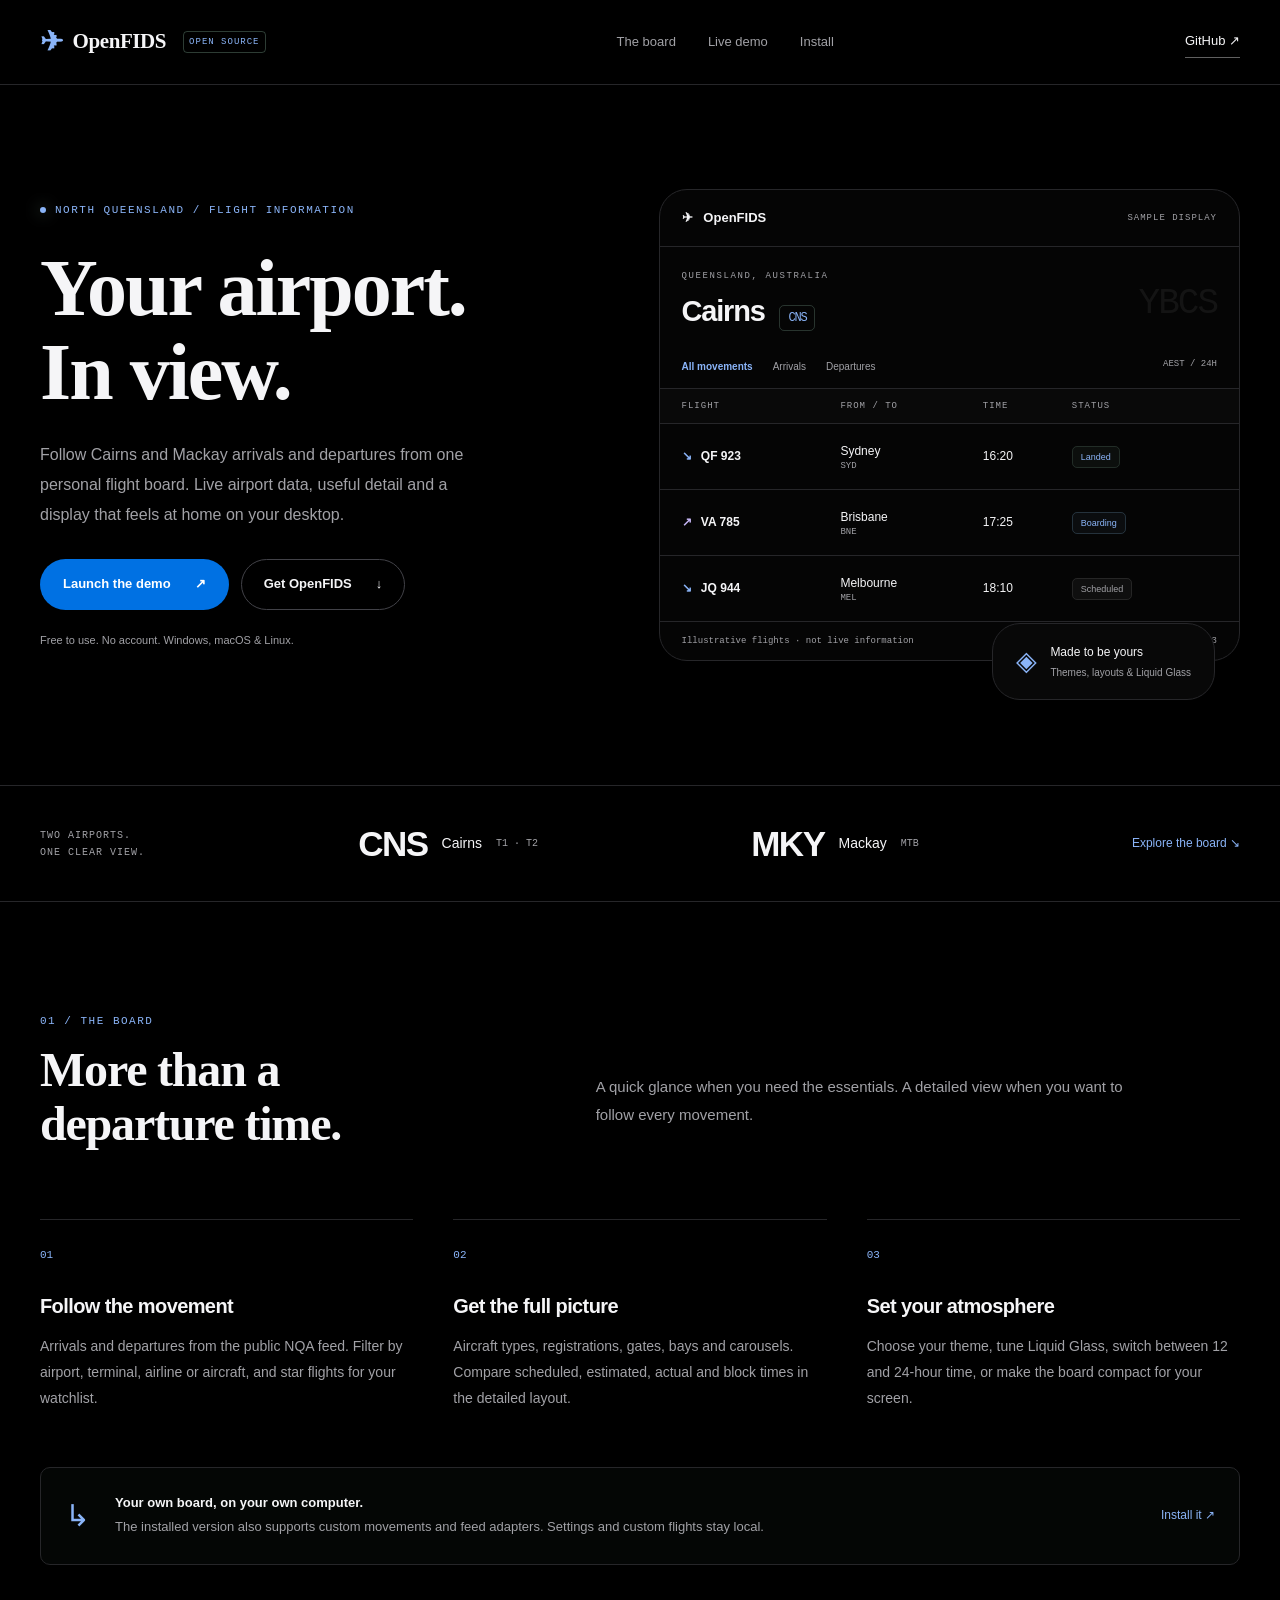
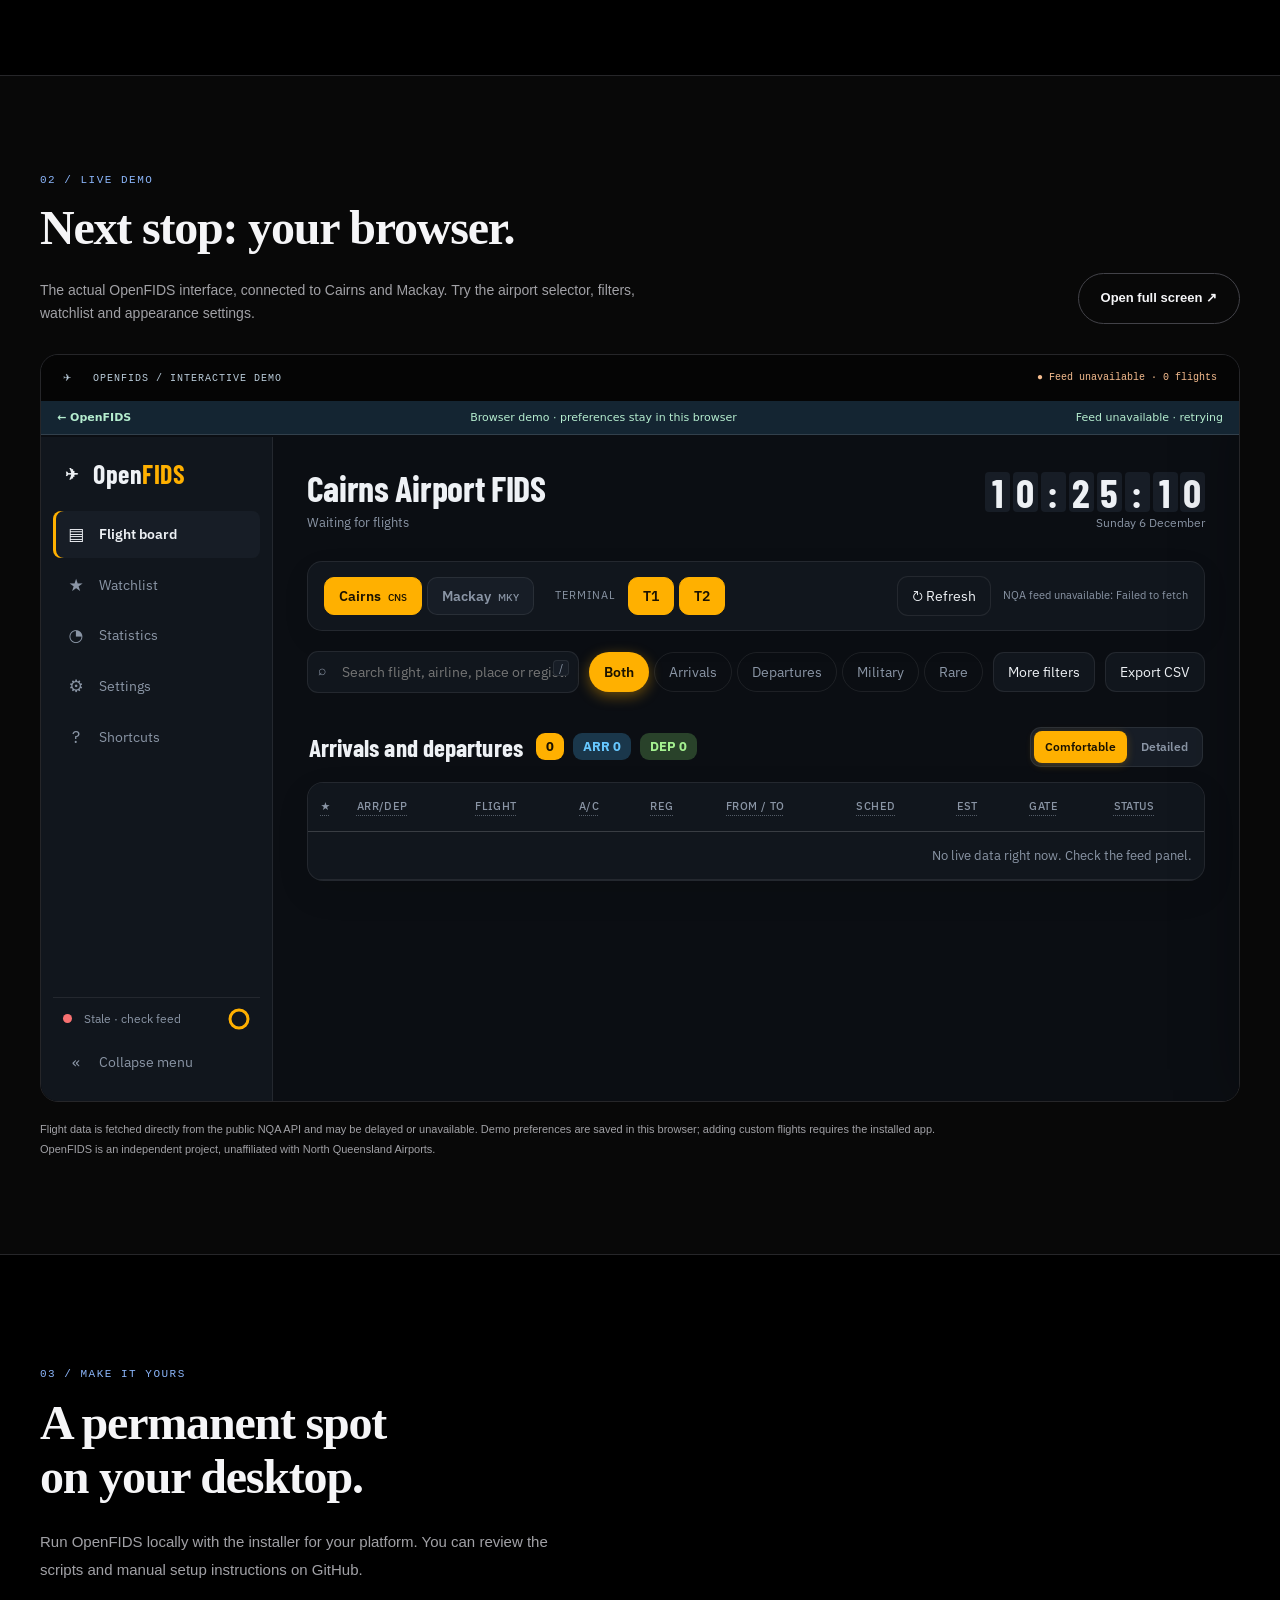
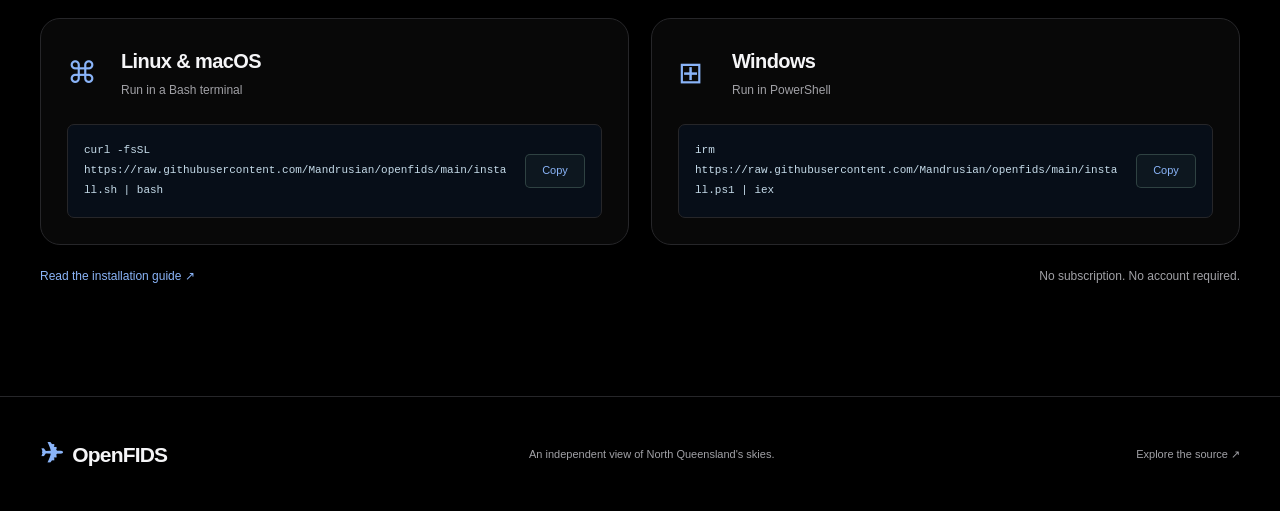
==== commit e2fc3ac6: "Improve accessibility, fix UI/server edge cases, and add server unit tests" ====
--- a/index.html
+++ b/index.html
@@ -16,7 +16,7 @@
 </nav></header>
 <main id="top">
 <section class="hero wrap">
-<div class="hero-copy"><p class="eyebrow"><span class="signal"></span> NORTH QUEENSLAND / FLIGHT INFORMATION</p>
+<div class="hero-copy"><p class="eyebrow"><span class="signal" aria-hidden="true"></span> NORTH QUEENSLAND / FLIGHT INFORMATION</p>
 <h1>Your airport.<br><span>In view.</span></h1>
 <p class="lede">Follow Cairns and Mackay arrivals and departures from one personal flight board. Live airport data, useful detail and a display that feels at home on your desktop.</p>
 <div class="actions"><a class="button primary" href="./demo/">Launch the demo <span>↗</span></a><a class="button ghost" href="#install">Get OpenFIDS <span>↓</span></a></div>
@@ -44,8 +44,8 @@
 <div class="demo-shell"><div class="windowbar"><span class="window-title">✈ &nbsp; OPENFIDS / INTERACTIVE DEMO</span><span class="status" id="demoStatus" role="status">Connecting to NQA…</span></div><iframe src="./demo/" title="Interactive live OpenFIDS demonstration" id="demoFrame" loading="lazy"></iframe></div>
 <p class="disclaimer">Flight data is fetched directly from the public NQA API and may be delayed or unavailable. Demo preferences are saved in this browser; adding custom flights requires the installed app. OpenFIDS is an independent project, unaffiliated with North Queensland Airports.</p></div></section>
 <section id="install" class="wrap install"><p class="kicker">03 / MAKE IT YOURS</p><h2>A permanent spot<br><span>on your desktop.</span></h2><p class="section-copy">Run OpenFIDS locally with the installer for your platform. You can review the scripts and manual setup instructions on GitHub.</p>
-<div class="installs"><article><div class="install-top"><span class="platform">⌘</span><div><h3>Linux & macOS</h3><p>Run in a Bash terminal</p></div></div><div class="code-row"><code id="unixCmd">curl -fsSL https://raw.githubusercontent.com/Mandrusian/openfids/main/install.sh | bash</code><button data-copy="unixCmd" type="button" aria-label="Copy Linux and macOS install command">Copy</button></div></article>
-<article><div class="install-top"><span class="platform">⊞</span><div><h3>Windows</h3><p>Run in PowerShell</p></div></div><div class="code-row"><code id="winCmd">irm https://raw.githubusercontent.com/Mandrusian/openfids/main/install.ps1 | iex</code><button data-copy="winCmd" type="button" aria-label="Copy Windows install command">Copy</button></div></article></div>
+<div class="installs"><article><div class="install-top"><span class="platform" aria-hidden="true">⌘</span><div><h3>Linux & macOS</h3><p>Run in a Bash terminal</p></div></div><div class="code-row"><code id="unixCmd">curl -fsSL https://raw.githubusercontent.com/Mandrusian/openfids/main/install.sh | bash</code><button data-copy="unixCmd" type="button" aria-label="Copy Linux and macOS install command">Copy</button></div></article>
+<article><div class="install-top"><span class="platform" aria-hidden="true">⊞</span><div><h3>Windows</h3><p>Run in PowerShell</p></div></div><div class="code-row"><code id="winCmd">irm https://raw.githubusercontent.com/Mandrusian/openfids/main/install.ps1 | iex</code><button data-copy="winCmd" type="button" aria-label="Copy Windows install command">Copy</button></div></article></div>
 <p class="install-note"><a href="https://github.com/Mandrusian/openfids#advanced">Read the installation guide ↗</a><span>No subscription. No account required.</span></p></section>
 </main><footer><div class="wrap footer"><a class="logo" href="#top"><span class="logo-mark" aria-hidden="true">✈</span>OpenFIDS</a><span>An independent view of North Queensland's skies.</span><a href="https://github.com/Mandrusian/openfids">Explore the source ↗</a></div></footer>
 </body></html>
